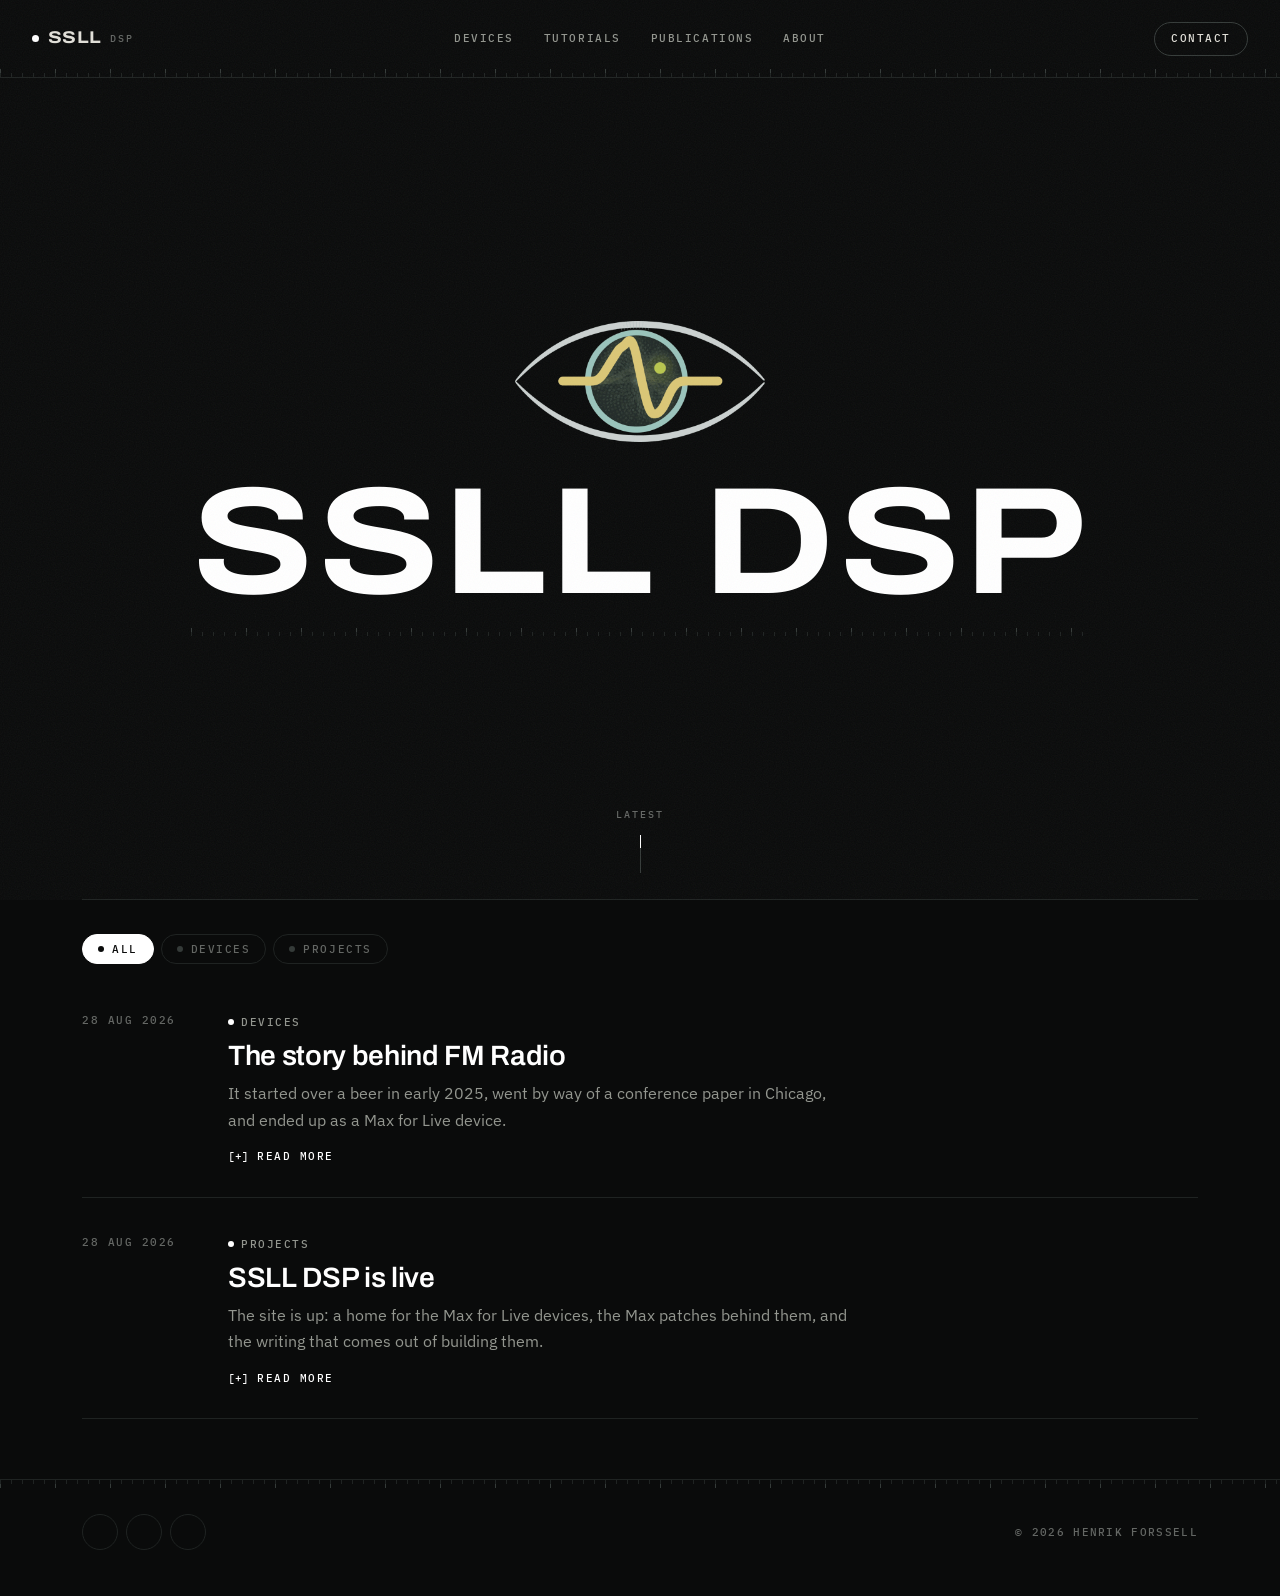
==== index.html @ 5c0625ad "SSLL DSP" ====
<!DOCTYPE html>
<html lang="en">
  <head>
    <meta charset="utf-8" />
    <meta name="viewport" content="width=device-width, initial-scale=1" />
    <meta name="description" content="Max for Live devices, Max patches and writing on digital signal processing, by Henrik Forssell." />
    <meta name="theme-color" content="#0a0b0b" />
    <title>SSLL DSP</title>

    <link rel="preconnect" href="https://fonts.googleapis.com" />
    <link rel="preconnect" href="https://fonts.gstatic.com" crossorigin />
    <link
      rel="stylesheet"
      href="https://fonts.googleapis.com/css2?family=Archivo:wdth,wght@75..125,400..700&family=IBM+Plex+Mono:wght@400;500&family=IBM+Plex+Sans:wght@400;500;600&display=swap"
    />
    <meta property="og:site_name" content="SSLL DSP" />
    <meta property="og:type" content="website" />
    <meta property="og:title" content="SSLL DSP — Max for Live devices and signal processing" />
    <meta property="og:description" content="Max for Live devices, Max patches and writing on digital signal processing, by Henrik Forssell." />
    <meta property="og:url" content="https://sslldsp.com/" />
    <meta property="og:image" content="https://sslldsp.com/assets/img/og-default.jpg" />
    <meta property="og:image:width" content="1200" />
    <meta property="og:image:height" content="630" />
    <meta name="twitter:card" content="summary_large_image" />
    <link rel="icon" href="assets/img/favicon.ico" sizes="any" />
    <link rel="icon" type="image/png" href="assets/img/icon-192.png" sizes="192x192" />
    <link rel="apple-touch-icon" href="assets/img/apple-touch-icon.png" />
    <link rel="stylesheet" href="assets/css/styles.css?v=23" />
    <script>document.documentElement.setAttribute("data-theme","dark")</script>
  </head>

  <body>
    <a class="skip-link" href="#main">Skip to content</a>

    <!-- Left rail: always visible, holds the fold-out menu trigger -->
    <div class="rail">
      <button class="menu-toggle" aria-expanded="false" aria-controls="drawer" aria-label="Open menu">
        <span></span><span></span><span></span>
      </button>
      <a class="rail-mark" href="index.html">SSLL DSP</a>
      <div class="rail-dot" aria-hidden="true"></div>
    </div>

    <!-- Fold-out menu -->
    <nav class="drawer" id="drawer" aria-label="Main">
      <a class="drawer-brand" href="index.html">SSLL DSP</a>

      <p class="drawer-label">Work</p>
      <div class="nav">
        <a class="nav-link" href="devices.html">Devices</a>
        <a class="nav-link" href="tutorials.html">Tutorials</a>
        <a class="nav-link" href="publications.html">Publications</a>
      </div>

      <p class="drawer-label">About</p>
      <div class="nav">
        <a class="nav-link" href="about.html">About</a>
      </div>

      <div class="drawer-foot">
        <a href="https://github.com/hefo" target="_blank" rel="noopener">GitHub ↗</a>
        <a href="https://www.youtube.com/@ssll-dsp" target="_blank" rel="noopener">YouTube ↗</a>
        <a href="https://www.instagram.com/ssll_dsp/" target="_blank" rel="noopener">Instagram ↗</a>
      </div>
    </nav>

    <div class="scrim"></div>

    <!-- Contact bar, top right -->
    <div class="contact-bar">
      <button class="icon-btn theme-toggle" aria-label="Toggle dark mode" title="Toggle dark mode">◐</button>
      <div class="contact-wrap">
        <button class="pill primary contact-toggle" aria-expanded="false" aria-controls="contact-menu">Contact</button>
        <div class="contact-menu" id="contact-menu">
          <a href="mailto:henrik.forssell1@gmail.com">Email <span>↗</span></a>
          <a href="https://github.com/hefo" target="_blank" rel="noopener">GitHub <span>↗</span></a>
          <a href="https://www.youtube.com/@ssll-dsp" target="_blank" rel="noopener">YouTube <span>↗</span></a>
          <a href="https://www.instagram.com/ssll_dsp/" target="_blank" rel="noopener">Instagram <span>↗</span></a>
        </div>
      </div>
    </div>

    <main id="main">
      <div class="container">
        <section class="hero home-hero">
          <div class="home-hero-copy">
            <h1>SSLL DSP</h1>
          </div>

          <!-- LOGO — the signal eye. Artwork ships keyed to transparency, so it
               sits on the chassis directly; the same file is reused, smaller,
               as the stamp at the top of every inner page. -->
          <a class="hero-logo" href="index.html" aria-label="SSLL DSP — home">
            <img class="eye" src="assets/img/logo-eye.png" alt="" width="800" height="388" />
          </a>

          <a class="scroll-cue" href="#feed">Latest<i aria-hidden="true"></i></a>
        </section>

        <div class="filters" role="group" aria-label="Filter the feed">
          <button class="filter" data-filter="all" aria-pressed="true">All</button>
          <button class="filter" data-filter="devices" aria-pressed="false">Devices</button>
          <button class="filter" data-filter="projects" aria-pressed="false">Projects</button>
          <!-- Restore a filter when the feed has something under it, or it just
               leads to an empty page:
          <button class="filter" data-filter="tutorials" aria-pressed="false">Tutorials</button>
          <button class="filter" data-filter="music" aria-pressed="false">Music</button>
          <button class="filter" data-filter="writing" aria-pressed="false">Writing</button>
          -->
        </div>

        <section class="feed" id="feed">
          <!-- ============================================================
               A feed entry. Copy this block, set data-cat + the date, and
               drop it at the top of the feed for each new update. Add the
               .details block and the Read more button when there is a longer
               piece to expand into; leave them out for a short note.
               Categories: devices | projects | tutorials | music | writing
               ============================================================ -->

          <article class="feed-item" data-cat="devices">
            <p class="date">28 Aug 2026</p>
            <div class="body">
              <p class="tag" data-cat="devices">Devices</p>
              <h3>The story behind FM Radio</h3>
              <p class="summary">It started over a beer in early 2025, went by way of a conference paper in Chicago, and ended up as a Max for Live device.</p>
              <div class="details">
                <div>
                  <p>Back in early 2025, while brainstorming with a friend over a beer, we started discussing FM radio as a musical effect. At the time, I was deep into Max/MSP, gen~, and Eurorack, and was looking for new DSP projects to explore.</p>
                  <p>The next morning, I started experimenting with frequency modulation and demodulation of audio signals. After a couple of days, I had built the first version of a system for simulating FM radio transmission and reception entirely at audio rate in Max.</p>
                  <p>Later that year, while browsing the Max Discord, I happened to come across an announcement for <a href="https://music.illinois.edu/pd-max-con/" target="_blank" rel="noopener">PdMaxCon25~</a>, a conference on Max and Pure Data with an open call for submissions. I thought it would be a good opportunity to clean up my FM radio patches and ideas and turn them into a <a href="assets/papers/forssell-2025-simulating-fm-radio-transmissions.pdf">short paper</a>. I submitted it and was very happy to find out that it was accepted.</p>
                  <p>In September, I travelled to Chicago and the University of Illinois, where I spent a few days with fellow Max, Pd, and music-tech enthusiasts and presented the work in one of the paper sessions. If you're interested in experimenting with FM radio in Max, the DSP implementation and Max abstractions from the project are <a href="https://github.com/hefo/maxmsp/tree/main/radiofm" target="_blank" rel="noopener">available for free on my GitHub</a>.</p>
                  <p>From early on, I also had the idea of turning the DSP system into a more user-friendly Max for Live device. That eventually became <a href="fm-radio/"><strong>FM Radio</strong></a>: a device that places up to eight virtual stations across an FM band and lets you continuously tune between them. I wanted to keep it flexible and simple to use, so audio from any track in Ableton Live can be routed to any of the eight stations. I also added some simple controls for the FM parameters and a three-band EQ, allowing you to shape the sound from clean reception to heavily distorted and noisy radio signals.</p>
                  <p>The device is now <a href="https://ssll.gumroad.com/l/fmradio" target="_blank" rel="noopener">available on Gumroad</a>. I hope you have as much fun using it as I had building it!</p>
                  <p class="signoff">/ Henrik</p>
                </div>
              </div>
              <button class="read-more">Read more</button>
            </div>
          </article>

          <article class="feed-item" data-cat="projects">
            <p class="date">28 Aug 2026</p>
            <div class="body">
              <p class="tag" data-cat="projects">Projects</p>
              <h3>SSLL DSP is live</h3>
              <p class="summary">The site is up: a home for the Max for Live devices, the Max patches behind them, and the writing that comes out of building them.</p>
              <div class="details">
                <div>
                  <p>This site brings together work that has been running alongside my research — Max for Live devices, the Max patches they grew out of, and the tutorials and papers that came with them.</p>
                  <p>SSLL DSP is an independent project, so it moves at the pace of curiosity rather than deadlines. New work appears under <a href="devices.html">Devices</a> as it is finished and documented, and the writing follows when there is something worth saying about how it works.</p>
                  <p>First up is <a href="device.html?project=fm-radio">FM Radio</a>, which puts eight stereo sources on a shared FM band and lets you tune between them.</p>
                </div>
              </div>
              <button class="read-more">Read more</button>
            </div>
          </article>

          <p class="feed-empty" hidden>Nothing here yet.</p>
        </section>
      </div>
    </main>

    <footer class="site-footer">
      <div class="container footer-inner">
        <div class="social-links">
          <a href="https://github.com/hefo" target="_blank" rel="noopener">GitHub</a>
          <a href="https://www.youtube.com/@ssll-dsp" target="_blank" rel="noopener">YouTube</a>
          <a href="https://www.instagram.com/ssll_dsp/" target="_blank" rel="noopener">Instagram</a>
        </div>
        <p>© <span id="year"></span> Henrik Forssell</p>
      </div>
    </footer>

    <script src="assets/js/main.js?v=15"></script>
  </body>
</html>
---- assets/css/styles.css ----
/* ==========================================================================
   SSLL DSP — Henrik Forssell, music technology

   Visual idea: the site is a piece of studio equipment, not a product page.
   Hardware panels, silkscreened labels, ruler ticks, a single amber signal
   colour on a cold black chassis. Everything is square — no pills, no glass,
   no soft glows. Structure is spoken in mono, statements in a wide
   industrial grotesque, prose in a humanist sans.
   ========================================================================== */

:root {
  /* Chassis: cold near-black, with two lifted surfaces. */
  --bg:     #0a0b0b;
  --panel:  #111413;
  --well:   #0d0f0e;

  /* Ink ramp: three steps of warm off-white, so that pure white is free to
     mean one thing only — this is lit, selected, live. Body text sits a step
     below it; without that gap "brighter white" reads as no change at all. */
  --hi:   #ffffff;
  --ink:  #e2e0d9;
  --mist: #93968f;
  --blek: #646764;

  /* Engraved lines. */
  --line:   #1f2322;
  --line-2: #353b39;

  /* Metrics */
  --measure: 1180px;
  --gutter:  32px;
  --header:  78px;

  /* Rounded chassis: chips and lamps go fully round, panels take a soft
     corner, wells sit one step tighter inside them. */
  --r-pill: 999px;
  --r-lg:   18px;
  --r:      14px;
  --r-sm:   10px;

  /* Widest device panel (FM Radio, 3.05:1). It sets the shared display scale
     for the catalogue: raise this if a wider device is ever added. */
  --panel-ratio-max: 3.05;

  --ease: cubic-bezier(0.2, 0.7, 0.2, 1);

  --font-display: "Archivo", "Helvetica Neue", Arial, sans-serif;
  --font-body: "IBM Plex Sans", ui-sans-serif, system-ui, -apple-system, "Segoe UI", Roboto, Helvetica, Arial, sans-serif;
  --font-mono: "IBM Plex Mono", ui-monospace, SFMono-Regular, Menlo, Consolas, monospace;

  color-scheme: dark;
}

/* The site is dark by design; the old light palette and its toggle are gone,
   so every legacy [data-theme] value resolves to the same chassis. */
:root[data-theme="light"], :root[data-theme="dark"] { color-scheme: dark; }

/* --------------------------------------------------------------- base --- */

*, *::before, *::after { box-sizing: border-box; }

html { -webkit-text-size-adjust: 100%; scroll-behavior: smooth; }

body {
  margin: 0;
  padding-top: var(--header);
  background: var(--bg);
  color: var(--ink);
  font-family: var(--font-body);
  font-size: 16px;
  line-height: 1.65;
  -webkit-font-smoothing: antialiased;
}

/* A fine grain over the whole chassis. Without it the black reads as flat
   screen; with it, as a painted surface. */
body::after {
  content: "";
  position: fixed;
  inset: 0;
  z-index: 9999;
  pointer-events: none;
  opacity: 0.05;
  background-image: url("data:image/svg+xml,%3Csvg xmlns='http://www.w3.org/2000/svg' width='160' height='160'%3E%3Cfilter id='n'%3E%3CfeTurbulence type='fractalNoise' baseFrequency='0.85' numOctaves='3' stitchTiles='stitch'/%3E%3C/filter%3E%3Crect width='160' height='160' filter='url(%23n)'/%3E%3C/svg%3E");
}

img { max-width: 100%; display: block; }

a {
  color: var(--ink);
  text-decoration: underline;
  text-decoration-thickness: 1px;
  text-decoration-color: var(--line-2);
  text-underline-offset: 4px;
  transition: color 0.16s var(--ease), text-decoration-color 0.16s var(--ease);
}
a:hover { color: var(--hi); text-decoration-color: var(--hi); }

h1, h2, h3, h4 {
  margin: 0;
  color: var(--hi);
  font-family: var(--font-display);
  font-weight: 600;
  font-stretch: 104%;
  line-height: 1.12;
  letter-spacing: -0.012em;
  text-wrap: balance;
}

p { margin: 0 0 1em; }
p:last-child { margin-bottom: 0; }

::selection { background: var(--hi); color: var(--bg); }

:focus-visible { outline: 2px solid var(--hi); outline-offset: 3px; border-radius: var(--r-sm); }

.container {
  width: 100%;
  max-width: var(--measure);
  margin: 0 auto;
  padding: 0 var(--gutter);
}

main { padding-bottom: 20px; }

.skip-link {
  position: absolute;
  left: -9999px;
  top: 0;
  z-index: 200;
  background: var(--hi);
  color: var(--bg);
  padding: 10px 18px;
  border-radius: var(--r-pill);
  font: 500 12px var(--font-mono);
}
.skip-link:focus { left: 8px; top: 8px; }

/* The 2025 fold-out rail is replaced by the top bar that main.js injects. */
.rail, .drawer, .scrim, .contact-bar { display: none !important; }

/* ------------------------------------------------------ shared marks --- */

/* Silkscreened label: the voice used for every piece of chrome on the site —
   nav, dates, tags, meta lines, buttons, section numbers. */
.eyebrow, .meta, .date, .tag, .filter, .chapter-number, .device-kicker,
.top-nav a, .header-contact, .read-more, .pub-links, .watch, .footer-inner {
  font-family: var(--font-mono);
  font-size: 11px;
  font-weight: 500;
  letter-spacing: 0.14em;
  text-transform: uppercase;
}

.eyebrow { margin: 0 0 18px; color: var(--hi); }
.meta { color: var(--blek); letter-spacing: 0.1em; }
.meta a { color: var(--mist); text-decoration-color: var(--line-2); }

/* Ruler ticks — minor every 11px, major every 55px. The signature edge,
   reused under the header, over the footer and beneath the wordmark. */
.site-header::after,
.site-footer::before,
.home-hero-copy h1::after {
  background-repeat: no-repeat;
  background-position: bottom left, bottom left;
  background-size: 100% 4px, 100% 8px;
  background-image:
    repeating-linear-gradient(90deg, var(--line) 0 1px, transparent 1px 11px),
    repeating-linear-gradient(90deg, var(--line-2) 0 1px, transparent 1px 55px);
}

/* --------------------------------------------------------- top bar ----- */

.site-header {
  position: fixed;
  inset: 0 0 auto;
  z-index: 100;
  height: var(--header);
  padding: 0 var(--gutter);
  display: grid;
  grid-template-columns: 1fr auto 1fr;
  align-items: center;
  background: var(--bg);
  border-bottom: 1px solid var(--line);
}
.site-header::after {
  content: "";
  position: absolute;
  left: 0;
  right: 0;
  bottom: 0;
  height: 8px;
}

.site-brand {
  display: flex;
  align-items: center;
  gap: 9px;
  width: max-content;
  color: var(--ink);
  text-decoration: none;
  font-family: var(--font-display);
  font-size: 17px;
  font-weight: 700;
  font-stretch: 118%;
  letter-spacing: 0.02em;
  text-transform: uppercase;
}
/* Power lamp. */
.site-brand::before {
  content: "";
  width: 7px;
  height: 7px;
  border-radius: 50%;
  background: var(--hi);
  animation: lamp 4.5s var(--ease) infinite;
}
.site-brand small {
  font: 500 10px/1 var(--font-mono);
  letter-spacing: 0.2em;
  color: var(--blek);
  padding-top: 2px;
}
.site-brand:hover { color: var(--ink); }

@keyframes lamp {
  0%, 88%, 100% { opacity: 1; }
  92%           { opacity: 0.25; }
}

.top-nav { display: flex; align-self: stretch; gap: 26px; }
.top-nav a {
  position: relative;
  display: grid;
  place-items: center;
  padding: 0 2px;
  color: var(--mist);
  text-decoration: none;
  transition: color 0.16s var(--ease);
}
.top-nav a:hover { color: var(--ink); }
.top-nav a.active { color: var(--ink); }
/* Active page is flagged, not underlined. */
.top-nav a.active::before {
  content: "";
  position: absolute;
  left: -10px;
  top: 50%;
  width: 6px;
  height: 6px;
  margin-top: -3px;
  border-radius: 50%;
  background: var(--hi);
}

.header-actions { justify-self: end; display: flex; gap: 8px; align-items: center; }
.header-contact {
  display: grid;
  place-items: center;
  min-height: 34px;
  padding: 0 16px;
  border: 1px solid var(--line-2);
  border-radius: var(--r-pill);
  background: transparent;
  color: var(--ink);
  text-decoration: none;
  cursor: pointer;
  transition: background 0.16s var(--ease), color 0.16s var(--ease), border-color 0.16s var(--ease);
}
.header-contact:hover { background: var(--hi); border-color: var(--hi); color: var(--bg); }

/* ------------------------------------------------------------- hero ---- */

.hero { border-bottom: 1px solid var(--line); }

.home-hero {
  position: relative;
  min-height: calc(100vh - var(--header));
  display: grid;
  place-content: center;
  justify-items: center;
  text-align: center;
  gap: 34px;
  padding: 60px 0 80px;
}
.home-hero .hero-logo { order: -1; }

.home-hero-copy h1 {
  position: relative;
  padding-bottom: 26px;
  font-size: clamp(58px, 12vw, 152px);
  font-weight: 700;
  font-stretch: 118%;
  line-height: 0.88;
  letter-spacing: 0.015em;
  text-transform: uppercase;
}
.home-hero-copy h1::after {
  content: "";
  position: absolute;
  left: 0;
  right: 0;
  bottom: 0;
  height: 8px;
}

.hero-intro {
  max-width: 560px;
  margin: 0;
  color: var(--mist);
  font-size: 17px;
}

/* A quiet signal that the page continues: a tuning tick travelling down a
   short track, under a mono label. */
.scroll-cue {
  position: absolute;
  left: 50%;
  bottom: 26px;
  transform: translateX(-50%);
  display: flex;
  flex-direction: column;
  align-items: center;
  gap: 12px;
  color: var(--blek);
  text-decoration: none;
  font-family: var(--font-mono);
  font-size: 10px;
  font-weight: 500;
  letter-spacing: 0.2em;
  text-transform: uppercase;
  transition: color 0.18s var(--ease);
}
.scroll-cue:hover { color: var(--ink); }
.scroll-cue i {
  position: relative;
  display: block;
  width: 1px;
  height: 38px;
  background: var(--line-2);
  overflow: hidden;
}
.scroll-cue i::after {
  content: "";
  position: absolute;
  inset: 0 0 auto;
  height: 13px;
  background: var(--hi);
  animation: cue 2.4s var(--ease) infinite;
}
.scroll-cue:hover i { background: var(--line-2); }

@keyframes cue {
  0%   { transform: translateY(-15px); opacity: 0; }
  25%  { opacity: 1; }
  75%  { opacity: 1; }
  100% { transform: translateY(38px); opacity: 0; }
}

/* ------------------------------------------------------- the eye mark -- */

.hero-logo { display: inline-flex; text-decoration: none; }
/* Wider and flatter than the old drawn mark (2.06:1), so it is sized up to
   keep the same optical presence. */
.eye { width: clamp(150px, 24vw, 250px); height: auto; display: block; }

/* The mark sits on the title's line, as a stamp before the word. It wraps to
   its own line only when the two genuinely do not fit. */
.page-mark { display: block; flex: none; margin: 0; text-decoration: none; opacity: 0.85; transition: opacity 0.18s var(--ease); }
.page-mark:hover { opacity: 1; }
.page-mark .eye { width: clamp(66px, 8.6vw, 116px); }

/* ---------------------------------------------------------- page head -- */

.page-head {
  display: flex;
  flex-wrap: wrap;
  align-items: center;
  gap: clamp(16px, 2.2vw, 32px);
  padding: 76px 0 42px;
  border-bottom: 1px solid var(--line);
  text-align: left;
}
.page-head h1 {
  font-size: clamp(44px, 7.4vw, 94px);
  font-weight: 700;
  font-stretch: 116%;
  line-height: 0.92;
  letter-spacing: 0.005em;
  text-transform: uppercase;
}
.subtitle { margin: 18px 0 0; max-width: 620px; color: var(--mist); }

/* ---------------------------------------------------------- filters ---- */

.filters {
  display: flex;
  flex-wrap: wrap;
  gap: 7px;
  margin: 34px 0 6px;
}
.filter {
  display: inline-flex;
  align-items: center;
  gap: 8px;
  padding: 7px 15px;
  border: 1px solid var(--line);
  border-radius: var(--r-pill);
  background: transparent;
  color: var(--blek);
  cursor: pointer;
  transition: color 0.16s var(--ease), border-color 0.16s var(--ease);
}
.filter::before {
  content: "";
  width: 6px;
  height: 6px;
  border-radius: 50%;
  background: var(--line-2);
  transition: background 0.16s var(--ease);
}
.filter:hover { color: var(--ink); border-color: var(--line-2); }
/* Selected is the one solid white shape on the page — nothing else competes. */
.filter[aria-pressed="true"] { background: var(--hi); border-color: var(--hi); color: var(--bg); }
.filter[aria-pressed="true"]::before { background: var(--bg); }

/* ------------------------------------------------------------- feed ---- */

.feed { padding-top: 6px; }

.feed-item {
  display: grid;
  grid-template-columns: 118px 1fr;
  gap: 0 28px;
  position: relative;
  margin: 0 -18px;
  padding: 30px 18px;
  border-radius: var(--r);
  transition: background 0.18s var(--ease);
}
.feed-item::after {
  content: "";
  position: absolute;
  left: 18px;
  right: 18px;
  bottom: 0;
  height: 1px;
  background: var(--line);
}
.feed-item:hover { background: var(--panel); }
.feed-item[hidden] { display: none; }

.feed-item .date { color: var(--blek); padding-top: 5px; white-space: nowrap; }
.feed-item:hover .date { color: var(--mist); }
.feed-item .body { min-width: 0; }

.tag {
  display: inline-flex;
  align-items: center;
  gap: 7px;
  color: var(--mist);
  margin: 0 0 9px;
}
.tag::before { content: ""; width: 6px; height: 6px; border-radius: 50%; background: var(--hi); }

.feed-item h3 {
  font-size: clamp(21px, 2.4vw, 28px);
  font-weight: 600;
  font-stretch: 100%;
  margin-bottom: 9px;
}
.feed-item h3 a { text-decoration: none; }

.summary { margin: 0; color: var(--mist); max-width: 62ch; }

.feed-image {
  width: 100%;
  margin: 18px 0 0;
  border: 1px solid var(--line);
  border-radius: var(--r);
  background: var(--well);
}

.details {
  display: grid;
  grid-template-rows: 0fr;
  overflow: hidden;
  transition: grid-template-rows 0.34s var(--ease);
}
.feed-item.expanded .details { grid-template-rows: 1fr; }
.details > div { min-height: 0; }
.details p { color: var(--mist); margin: 14px 0 0; max-width: 68ch; }
.details p:first-child { margin-top: 18px; }

.read-more {
  display: inline-flex;
  align-items: center;
  gap: 8px;
  margin-top: 16px;
  padding: 0;
  border: 0;
  background: none;
  color: var(--hi);
  cursor: pointer;
}
.read-more::before { content: "[+]"; letter-spacing: 0; }
.feed-item.expanded .read-more::before { content: "[–]"; }
.read-more:hover { color: var(--ink); }

/* Sign-off at the foot of a written post. */
.details .signoff { margin-top: 24px; color: var(--blek); font-family: var(--font-mono); font-size: 12px; letter-spacing: 0.1em; }

.feed-empty { padding: 40px 0; color: var(--blek); font: 500 12px var(--font-mono); letter-spacing: 0.14em; text-transform: uppercase; }

/* ------------------------------------------------- catalogue of work --- */
/* A hairline grid of equipment panels: software, music, anything listed. */

.list, .pubs, .tutorials-feed { list-style: none; padding: 0; margin: 0; }

.list {
  display: grid;
  grid-template-columns: repeat(2, minmax(0, 1fr));
  gap: 16px;
  margin: 40px 0 84px;
  counter-reset: unit;
}

.list-item {
  position: relative;
  display: flex;
  flex-direction: column;
  margin: 0;
  padding: 28px;
  border: 1px solid var(--line);
  border-radius: var(--r-lg);
  background: var(--bg);
  transition: background 0.18s var(--ease), border-color 0.18s var(--ease);
}
.list-item[data-project] { cursor: pointer; }
.list-item:hover, .list-item:focus-visible { background: var(--panel); border-color: var(--line-2); z-index: 1; }
.list-item[hidden] { display: none; }

/* Panels are numbered like units in a rack. */
.list-item[data-project]::before {
  counter-increment: unit;
  content: counter(unit, decimal-leading-zero);
  position: absolute;
  z-index: 2;
  right: 28px;
  bottom: 28px;
  font: 500 11px var(--font-mono);
  letter-spacing: 0.1em;
  color: var(--blek);
  transition: color 0.18s var(--ease);
}
.list-item[data-project]:hover::before { color: var(--hi); }

.list-item[data-project]::after {
  content: "Open →";
  display: block;
  margin-top: 22px;
  padding-top: 18px;
  border-top: 1px solid var(--line);
  font: 500 11px var(--font-mono);
  letter-spacing: 0.16em;
  text-transform: uppercase;
  color: var(--blek);
  transition: color 0.18s var(--ease);
}
.list-item[data-project]:hover::after { color: var(--hi); }

.list-item h2 { font-size: 24px; font-weight: 600; margin-bottom: 10px; }
.list-item h3 { font-size: 20px; margin-bottom: 8px; }
.list-item p { margin: 0 0 10px; color: var(--mist); font-size: 15px; }
.list-item .meta { margin: 12px 0 0; }

.project-content { display: flex; flex-direction: column; flex: 1; gap: 20px; }

/* One well, one aspect ratio, whatever the panel proportions — the M4L
   devices run from 16:9 to over 5:1, and a fixed well keeps the grid even. */
.project-image, .tutorial-video, .embed, .device-visual, .detail-shot {
  position: relative;
  background: var(--well);
  border: 1px solid var(--line);
  border-radius: var(--r-sm);
}
.project-image::before, .project-image::after,
.device-visual::before, .device-visual::after,
.detail-shot::before, .detail-shot::after {
  content: "";
  position: absolute;
  width: 5px;
  height: 5px;
  border-radius: 50%;
  background: var(--line-2);
}
.project-image::before, .device-visual::before, .detail-shot::before { top: 9px; left: 9px; }
.project-image::after,  .device-visual::after, .detail-shot::after { bottom: 9px; right: 9px; }

/* Device panels range from 16:9 to over 5:1. Filling the width and capping
   the height keeps the wide ones legible without stranding the square ones
   in a tall empty well. */
.project-image {
  display: grid;
  place-items: center;
  padding: 22px;
  height: 200px;
  overflow: hidden;
  container-type: inline-size;
}
/* Every Max for Live device is the same panel height inside Live, so the
   screenshots are all at one scale. Locking the display height and letting the
   width vary preserves that: a narrow device reads as narrow, not as zoomed in.
   The widest panel sets the height, so none of them can overflow the well. */
.project-image img {
  height: min(146px, calc(100cqw / var(--panel-ratio-max)));
  width: auto;
  min-width: 0;
  min-height: 0;
  max-width: 100%;
  object-fit: contain;
}

.project-image-placeholder {
  color: var(--line-2);
  font-family: var(--font-display);
  font-size: 30px;
  font-weight: 700;
  font-stretch: 116%;
  line-height: 1.05;
  letter-spacing: 0.02em;
  text-transform: uppercase;
  text-align: center;
}

.project-info h2 { font-size: 25px; font-weight: 600; letter-spacing: -0.015em; }
.project-info p { color: var(--mist); font-size: 15px; }

.project-tags, .tutorial-tags { display: flex; flex-wrap: wrap; gap: 6px; margin-top: auto; padding-top: 4px; }
.project-tags .tag, .tutorial-tags .tag {
  margin: 0;
  padding: 4px 11px;
  border: 1px solid var(--line);
  border-radius: var(--r-pill);
  color: var(--blek);
  font-size: 10px;
  letter-spacing: 0.16em;
}
.project-tags .tag::before, .tutorial-tags .tag::before { content: none; }

/* ------------------------------------------------------------ device --- */

.device-page { padding-top: 44px; padding-bottom: 90px; }
.device-back { font: 500 11px var(--font-mono); letter-spacing: 0.16em; text-transform: uppercase; color: var(--mist); text-decoration: none; }
.device-back:hover { color: var(--hi); }

.device-hero { padding: 34px 0 46px; }
.device-kicker { color: var(--hi); letter-spacing: 0.16em; margin: 0; }
.device-hero h1 {
  margin: 14px 0 22px;
  font-size: clamp(40px, 6.6vw, 88px);
  font-weight: 700;
  font-stretch: 114%;
  line-height: 0.94;
  letter-spacing: 0.005em;
  text-transform: uppercase;
}
.device-summary { max-width: 720px; margin: 0; color: var(--mist); font-size: clamp(18px, 2.2vw, 23px); line-height: 1.45; }

.device-visual { min-height: 320px; padding: 46px; display: grid; place-items: center; }
.device-visual img { max-height: 400px; width: auto; min-width: 0; min-height: 0; object-fit: contain; }

/* A device can supply its own artwork to sit behind the panel shot. The image
   itself is set inline, on the element: a relative url() inside a custom
   property would resolve against this stylesheet's folder, not the page's. */
.on-backdrop {
  background-size: cover;
  background-position: center;
  background-repeat: no-repeat;
}
.device-visual.on-backdrop {
  min-height: 0;
  aspect-ratio: 16 / 9;
  padding: clamp(26px, 7vw, 86px);
}
.device-visual.on-backdrop img {
  min-width: 0;
  min-height: 0;
  max-height: 100%;
  max-width: 100%;
  border: 1px solid rgba(255, 255, 255, 0.1);
  border-radius: 6px;
}

.device-grid { display: grid; grid-template-columns: 1.35fr 0.65fr; gap: 8vw; padding: 66px 0; }
.device-copy h2 { font-size: 28px; font-weight: 600; margin-bottom: 18px; }
.device-copy p { color: var(--mist); font-size: 17px; max-width: 62ch; }

/* Optional per-device spec list, rendered by device.js when the entry has one. */
.features-label {
  margin: 34px 0 14px;
  color: var(--hi);
  font-family: var(--font-mono);
  font-size: 11px;
  font-weight: 500;
  letter-spacing: 0.14em;
  text-transform: uppercase;
}
/* Footnote under the copy: attribution, non-affiliation, licence. */
.device-note {
  margin: 30px 0 0;
  max-width: 62ch;
  color: var(--blek);
  font-size: 13px;
  line-height: 1.6;
}

.device-features { list-style: none; margin: 0; padding: 0; max-width: 62ch; }
.device-features li {
  position: relative;
  padding-left: 24px;
  color: var(--mist);
  font-size: 17px;
}
.device-features li + li { margin-top: 12px; }
.device-features li::before {
  content: "";
  position: absolute;
  left: 2px;
  top: 0.66em;
  width: 6px;
  height: 6px;
  border-radius: 50%;
  background: var(--hi);
}

.device-links { display: flex; flex-direction: column; border-top: 1px solid var(--line); }
.device-links a,
.contact-links a {
  display: flex;
  justify-content: space-between;
  align-items: center;
  gap: 20px;
  padding: 16px 2px;
  border-bottom: 1px solid var(--line);
  color: var(--ink);
  text-decoration: none;
  font-size: 17px;
  transition: padding-left 0.18s var(--ease), color 0.18s var(--ease);
}
.device-links a:hover, .contact-links a:hover { padding-left: 12px; color: var(--hi); }

/* The purchase row is the one link on the page that should look clickable
   before you hover it. */
.device-buy span:first-child { color: var(--hi); }
.device-price {
  flex: none;
  padding: 4px 12px;
  border: 1px solid var(--hi);
  border-radius: var(--r-pill);
  color: var(--hi);
  font-family: var(--font-mono);
  font-size: 11px;
  font-weight: 500;
  letter-spacing: 0.08em;
}
.device-buy:hover .device-price { background: var(--hi); color: var(--bg); }
.device-links a span:last-child, .contact-links a span:last-child { font: 500 12px var(--font-mono); color: var(--blek); }
.device-links a:hover span:last-child, .contact-links a:hover span:last-child { color: var(--hi); }

/* Inverted plate — the one place the chassis flips to paint. */
/* Secondary shot: a detail the hero image cannot show. Narrower than the
   hero so it reads as supporting evidence rather than a second lead. */
.device-detail { max-width: 1000px; margin: 0 0 62px; }
.detail-shot { position: relative; padding: 16px; overflow: hidden; }
.detail-shot img { width: 100%; height: auto; border-radius: 4px; }
.device-detail figcaption { margin-top: 18px; max-width: 62ch; color: var(--mist); font-size: 16px; }

.device-demo { padding-bottom: 20px; }

/* ------------------------------------------------------------- about --- */

.about-draft { padding-bottom: 84px; }

.about-chapter {
  display: grid;
  grid-template-columns: 150px minmax(0, 1fr);
  gap: 60px;
  padding: 74px 0;
  border-bottom: 1px solid var(--line);
}
.about-contact { border-bottom: 0; }

.chapter-heading { padding-top: 8px; }
.chapter-number { margin: 0 0 10px; color: var(--hi); letter-spacing: 0.18em; }
.chapter-heading h2 {
  max-width: 140px;
  color: var(--blek);
  font-family: var(--font-mono);
  font-size: 11px;
  font-weight: 500;
  line-height: 1.6;
  letter-spacing: 0.14em;
  text-transform: uppercase;
}

.chapter-copy { max-width: 720px; }
.chapter-copy p, .contact-intro {
  font-size: clamp(18px, 1.9vw, 21px);
  line-height: 1.62;
  letter-spacing: -0.003em;
}
.chapter-copy p:first-child, .contact-intro { color: var(--ink); }
.chapter-copy p + p { margin-top: 22px; color: var(--mist); }
.contact-intro { max-width: 700px; margin: 0 0 34px; }

.person-content { display: grid; grid-template-columns: 190px minmax(0, 1fr); gap: 46px; align-items: start; }
.about-portrait, .avatar {
  width: 100%;
  aspect-ratio: 4 / 5;
  height: auto;
  object-fit: cover;
  border-radius: var(--r);
  border: 1px solid var(--line);
  filter: grayscale(100%) contrast(1.05);
}

.contact-links { border-top: 1px solid var(--line); }

/* Legacy bio page. */
.bio { display: grid; grid-template-columns: 190px minmax(0, 1fr); gap: 46px; align-items: start; padding: 60px 0; }
.bio p { color: var(--mist); font-size: 18px; }
.bio p:first-child { color: var(--ink); }
.avatar { margin: 0; }

/* ----------------------------------------------- publications + media -- */

.pubs { padding: 8px 0 80px; }
.pubs h2 {
  display: flex;
  align-items: center;
  gap: 18px;
  margin: 44px 0 0;
  font-family: var(--font-mono);
  font-size: 11px;
  font-weight: 500;
  letter-spacing: 0.22em;
  text-transform: uppercase;
  color: var(--blek);
}
.pubs h2::after { content: ""; flex: 1; height: 1px; background: var(--line); }
.pubs h2:first-child { margin-top: 26px; }

.pub-item, .tutorial-item, .media { padding: 26px 0; border-bottom: 1px solid var(--line); }
.pub-item h3 { font-size: 21px; font-weight: 600; margin-bottom: 8px; }
.pub-item p { color: var(--mist); max-width: 66ch; }

.pub-links, .watch { display: flex; flex-wrap: wrap; gap: 20px; margin: 14px 0 0; }
.pub-links a, .watch a { color: var(--hi); text-decoration: none; }
.pub-links a:hover, .watch a:hover { color: var(--ink); }

.tutorials-feed { padding-bottom: 80px; }
.tutorial-item { display: grid; grid-template-columns: minmax(0, 1.05fr) minmax(0, 1fr); gap: 40px; align-items: start; padding: 40px 0; }
.tutorial-video { margin: 0; }
.tutorial-info h3 { font-size: 22px; font-weight: 600; margin-bottom: 8px; }
.tutorial-info .meta { margin: 0 0 12px; }
.tutorial-info p { color: var(--mist); font-size: 15px; }

.embed, .tutorial-video { overflow: hidden; }
.embed iframe, .tutorial-video iframe { display: block; width: 100%; aspect-ratio: 16 / 9; height: auto; border: 0; }
.media { border-bottom: 0; padding-top: 34px; }

/* ------------------------------------------------------------ footer --- */

.site-footer {
  position: relative;
  margin-top: 40px;
  padding: 34px 0 46px;
  border-top: 1px solid var(--line);
  background: var(--bg);
}
.site-footer::before { content: ""; position: absolute; left: 0; right: 0; top: 0; height: 8px; transform: scaleY(-1); }

.footer-inner {
  display: flex;
  flex-wrap: wrap;
  gap: 14px 24px;
  align-items: center;
  justify-content: space-between;
  color: var(--blek);
  letter-spacing: 0.12em;
}
.footer-inner p { margin: 0; }

.social-links { display: flex; align-items: center; gap: 8px; }
.social-links a {
  width: 36px;
  height: 36px;
  display: grid;
  place-items: center;
  border: 1px solid var(--line);
  border-radius: 50%;
  transition: border-color 0.18s var(--ease), background 0.18s var(--ease);
}
.social-links a:hover { border-color: var(--hi); background: var(--panel); }
.social-links img { width: 15px; height: 15px; display: block; opacity: 0.75; transition: opacity 0.18s var(--ease); }
.social-links a:hover img { opacity: 1; }

/* ------------------------------------------------------------ mobile --- */

@media (max-width: 860px) {
  .device-grid, .tutorial-item { grid-template-columns: 1fr; gap: 34px; }
  .about-chapter { grid-template-columns: 1fr; gap: 22px; padding: 56px 0; }
  .chapter-heading { display: flex; align-items: baseline; gap: 12px; padding: 0; }
  .chapter-number { margin: 0; }
  .chapter-heading h2 { max-width: none; }
}

@media (max-width: 760px) {
  :root { --gutter: 20px; --header: 62px; }

  body { padding-top: 106px; }

  .site-header { padding: 0 var(--gutter); grid-template-columns: auto 1fr; }
  .site-header::after { display: none; }
  .top-nav {
    position: fixed;
    top: var(--header);
    left: 0;
    right: 0;
    height: 44px;
    justify-content: center;
    gap: 20px;
    background: var(--bg);
    border-bottom: 1px solid var(--line);
  }
  .top-nav a { font-size: 10px; letter-spacing: 0.1em; }
  .top-nav a.active::before { left: 50%; top: auto; bottom: 7px; margin: 0 0 0 -2px; }
  .header-actions { margin-left: auto; }
  .header-contact { display: none; }

  .home-hero { min-height: calc(100vh - 106px); padding: 40px 0 60px; gap: 26px; }
  .home-hero-copy h1 { font-size: 17vw; }
  .eye { width: 54vw; }
  .page-mark .eye { width: 68px; }

  .page-head { padding-top: 52px; gap: 14px; }
  .page-mark .eye { width: 58px; }
  /* No floor here: "Publications" is one unbreakable word, and a fixed
     minimum size pushes it past the edge of a narrow screen. */
  .page-head h1 { font-size: min(8.4vw, 44px); }

  .list { grid-template-columns: 1fr; margin-bottom: 60px; }
  .list-item { padding: 24px; }
  /* One column, so the wells no longer need a shared height. */
  .project-image { height: auto; padding: 14px; }
  .project-image img { width: 100%; height: auto; max-height: 200px; }

  .feed-item { grid-template-columns: 1fr; gap: 0; margin: 0; padding: 26px 0; }
  .feed-item:hover { background: transparent; }
  .feed-item .date { order: -1; padding: 0 0 8px; }

  .person-content, .bio { grid-template-columns: 130px minmax(0, 1fr); gap: 24px; }
  .device-visual { min-height: 200px; padding: 20px; }

  /* The Stations shot is nearly 5:1 — scaled to a phone's width it becomes an
     illegible strip, so it keeps a readable height and scrolls sideways. */
  .detail-shot { overflow-x: auto; overflow-y: hidden; -webkit-overflow-scrolling: touch; }
  .detail-shot img { width: auto; max-width: none; height: 200px; }
  .device-detail { margin-bottom: 46px; }
}

@media (max-width: 520px) {
  .person-content, .bio { grid-template-columns: 1fr; }
  .about-portrait, .avatar { max-width: 220px; }
}

@media (prefers-reduced-motion: reduce) {
  *, *::before, *::after {
    transition-duration: 0.01ms !important;
    animation-duration: 0.01ms !important;
    animation-iteration-count: 1 !important;
    scroll-behavior: auto;
  }
}
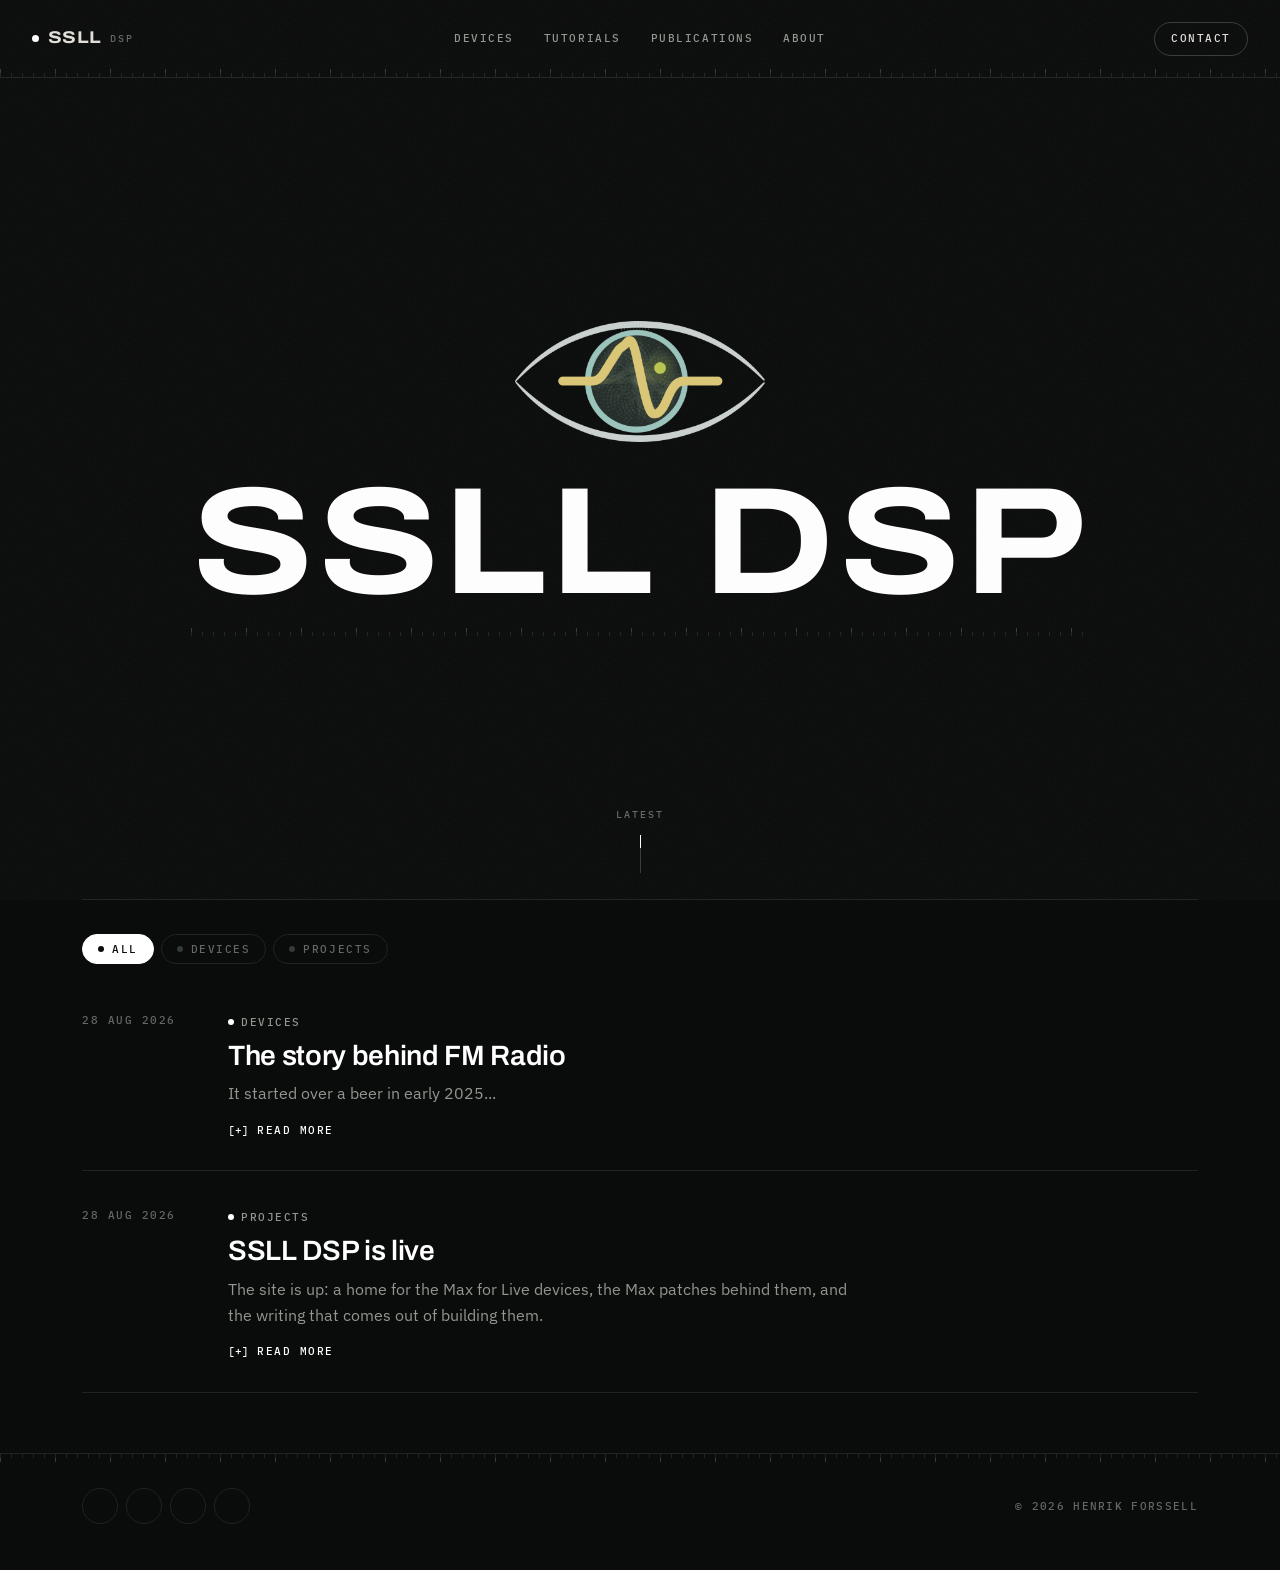
==== commit cd672686: "Point site at ssll.fm, add Gumroad footer link" ====
--- a/index.html
+++ b/index.html
@@ -17,8 +17,8 @@
     <meta property="og:type" content="website" />
     <meta property="og:title" content="SSLL DSP — Max for Live devices and signal processing" />
     <meta property="og:description" content="Max for Live devices, Max patches and writing on digital signal processing, by Henrik Forssell." />
-    <meta property="og:url" content="https://sslldsp.com/" />
-    <meta property="og:image" content="https://sslldsp.com/assets/img/og-default.jpg" />
+    <meta property="og:url" content="https://ssll.fm/" />
+    <meta property="og:image" content="https://ssll.fm/assets/img/og-default.jpg" />
     <meta property="og:image:width" content="1200" />
     <meta property="og:image:height" content="630" />
     <meta name="twitter:card" content="summary_large_image" />
@@ -123,15 +123,15 @@
             <div class="body">
               <p class="tag" data-cat="devices">Devices</p>
               <h3>The story behind FM Radio</h3>
-              <p class="summary">It started over a beer in early 2025, went by way of a conference paper in Chicago, and ended up as a Max for Live device.</p>
+              <p class="summary">It started over a beer in early 2025...</p>
               <div class="details">
                 <div>
-                  <p>Back in early 2025, while brainstorming with a friend over a beer, we started discussing FM radio as a musical effect. At the time, I was deep into Max/MSP, gen~, and Eurorack, and was looking for new DSP projects to explore.</p>
+                  <p>While brainstorming with a friend, we started discussing FM radio as a musical effect. At the time, I was deep into Max/MSP, gen~, and Eurorack, and was looking for new DSP projects to explore.</p>
                   <p>The next morning, I started experimenting with frequency modulation and demodulation of audio signals. After a couple of days, I had built the first version of a system for simulating FM radio transmission and reception entirely at audio rate in Max.</p>
                   <p>Later that year, while browsing the Max Discord, I happened to come across an announcement for <a href="https://music.illinois.edu/pd-max-con/" target="_blank" rel="noopener">PdMaxCon25~</a>, a conference on Max and Pure Data with an open call for submissions. I thought it would be a good opportunity to clean up my FM radio patches and ideas and turn them into a <a href="assets/papers/forssell-2025-simulating-fm-radio-transmissions.pdf">short paper</a>. I submitted it and was very happy to find out that it was accepted.</p>
                   <p>In September, I travelled to Chicago and the University of Illinois, where I spent a few days with fellow Max, Pd, and music-tech enthusiasts and presented the work in one of the paper sessions. If you're interested in experimenting with FM radio in Max, the DSP implementation and Max abstractions from the project are <a href="https://github.com/hefo/maxmsp/tree/main/radiofm" target="_blank" rel="noopener">available for free on my GitHub</a>.</p>
                   <p>From early on, I also had the idea of turning the DSP system into a more user-friendly Max for Live device. That eventually became <a href="fm-radio/"><strong>FM Radio</strong></a>: a device that places up to eight virtual stations across an FM band and lets you continuously tune between them. I wanted to keep it flexible and simple to use, so audio from any track in Ableton Live can be routed to any of the eight stations. I also added some simple controls for the FM parameters and a three-band EQ, allowing you to shape the sound from clean reception to heavily distorted and noisy radio signals.</p>
-                  <p>The device is now <a href="https://ssll.gumroad.com/l/fmradio" target="_blank" rel="noopener">available on Gumroad</a>. I hope you have as much fun using it as I had building it!</p>
+                  <p>The device is now <a href="https://ssll.gumroad.com/l/fmradio" target="_blank" rel="noopener">available on Gumroad</a>. I hope you enjoy it!</p>
                   <p class="signoff">/ Henrik</p>
                 </div>
               </div>
@@ -172,6 +172,6 @@
       </div>
     </footer>
 
-    <script src="assets/js/main.js?v=15"></script>
+    <script src="assets/js/main.js?v=16"></script>
   </body>
 </html>
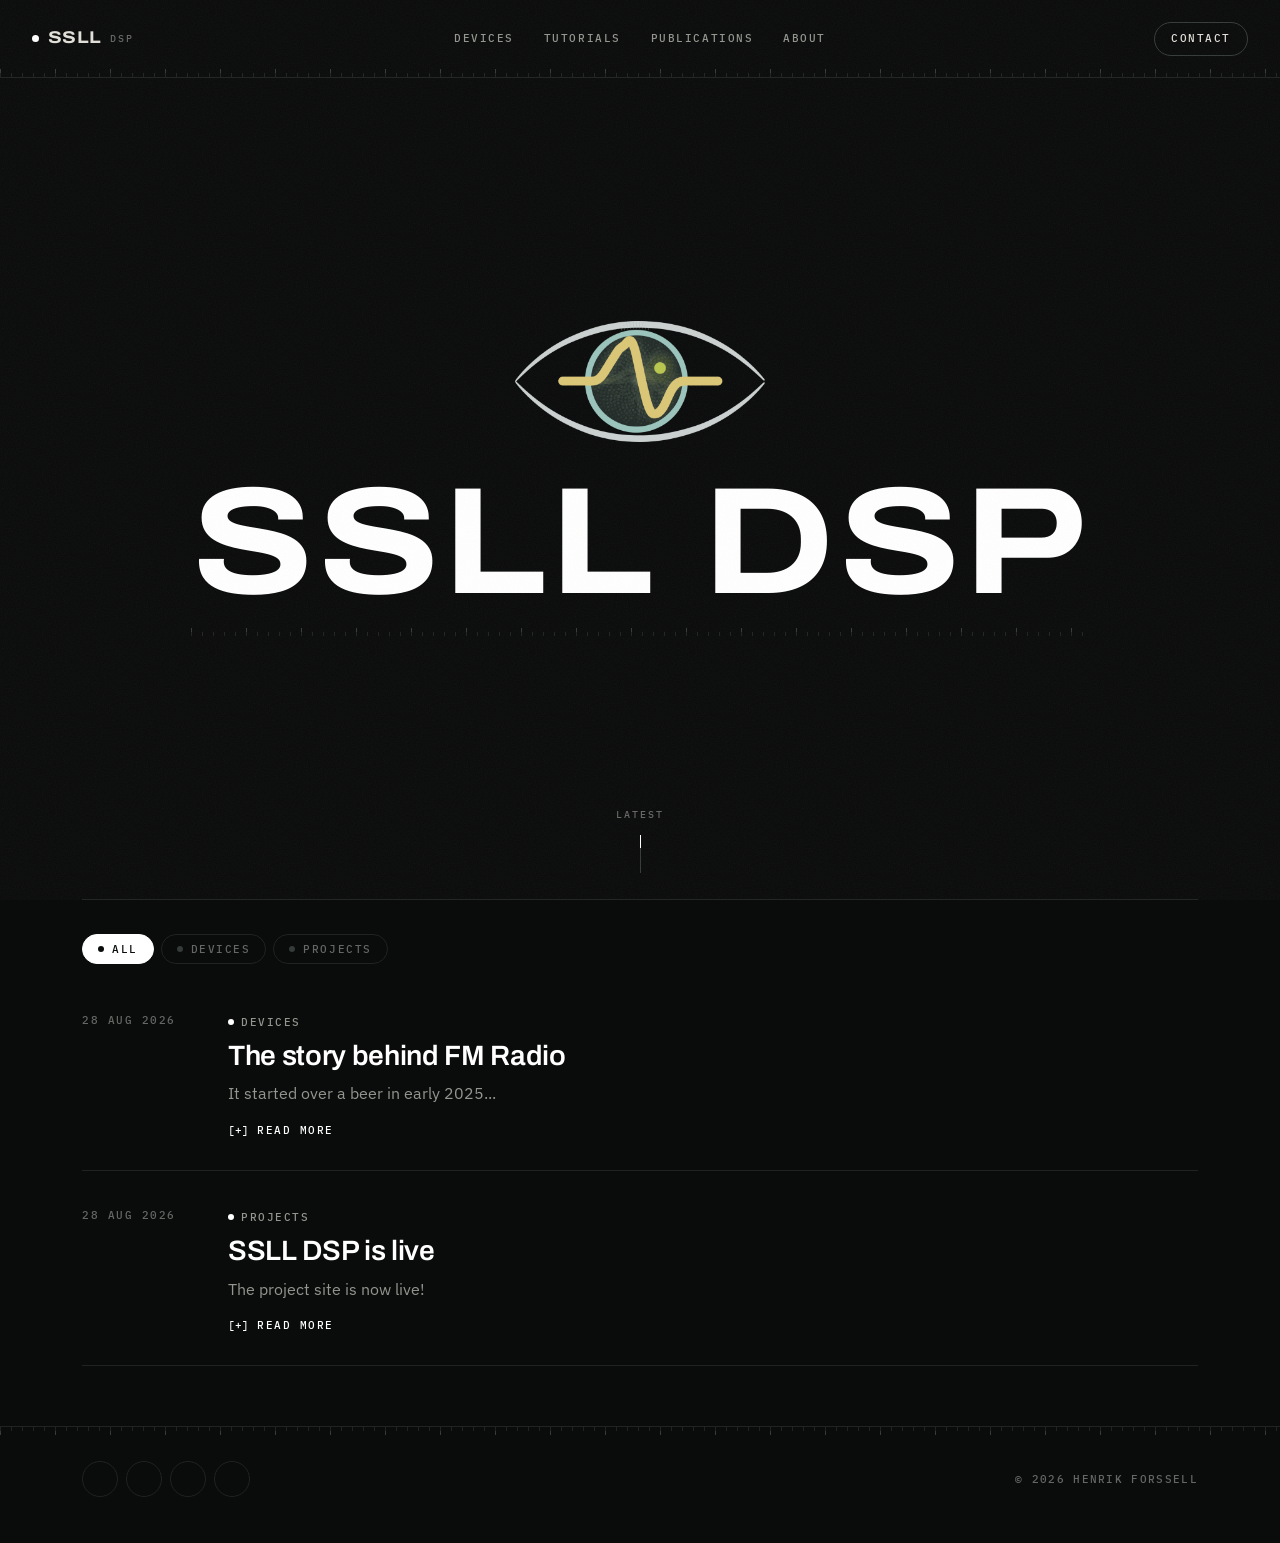
==== commit 3d05439a: "small edits" ====
--- a/index.html
+++ b/index.html
@@ -144,12 +144,15 @@
             <div class="body">
               <p class="tag" data-cat="projects">Projects</p>
               <h3>SSLL DSP is live</h3>
-              <p class="summary">The site is up: a home for the Max for Live devices, the Max patches behind them, and the writing that comes out of building them.</p>
+              <p class="summary">The project site is now live!</p>
               <div class="details">
                 <div>
-                  <p>This site brings together work that has been running alongside my research — Max for Live devices, the Max patches they grew out of, and the tutorials and papers that came with them.</p>
-                  <p>SSLL DSP is an independent project, so it moves at the pace of curiosity rather than deadlines. New work appears under <a href="devices.html">Devices</a> as it is finished and documented, and the writing follows when there is something worth saying about how it works.</p>
-                  <p>First up is <a href="device.html?project=fm-radio">FM Radio</a>, which puts eight stereo sources on a shared FM band and lets you tune between them.</p>
+                  <p>SSLL DSP is about my curiosity and exploration of electronic music, signal processing and creative coding.</p>
+                  <p>Lately I have been working on new techniques and concepts in Max/MSP, learning how to turn these into fun and playable Max for Live devices, and sharing parts of the process through tutorials and writing.</p>
+                  <p>The first release is <a href="fm-radio/">FM Radio</a>, a Max for Live device that allows tuning between eight virtual stations on an FM band in Ableton Live. This project grew out of an open-source Max/MSP implementation that I <a href="publications.html">presented at a conference in 2025</a>.</p>
+                  <p>I'm always curious to hear feedback or suggestions about the work I share here, so don't hesitate to <a href="about.html">reach out</a> through any of the channels available.</p>
+                  <p>Stay tuned for more to come!</p>
+                  <p class="signoff">/ Henrik</p>
                 </div>
               </div>
               <button class="read-more">Read more</button>
